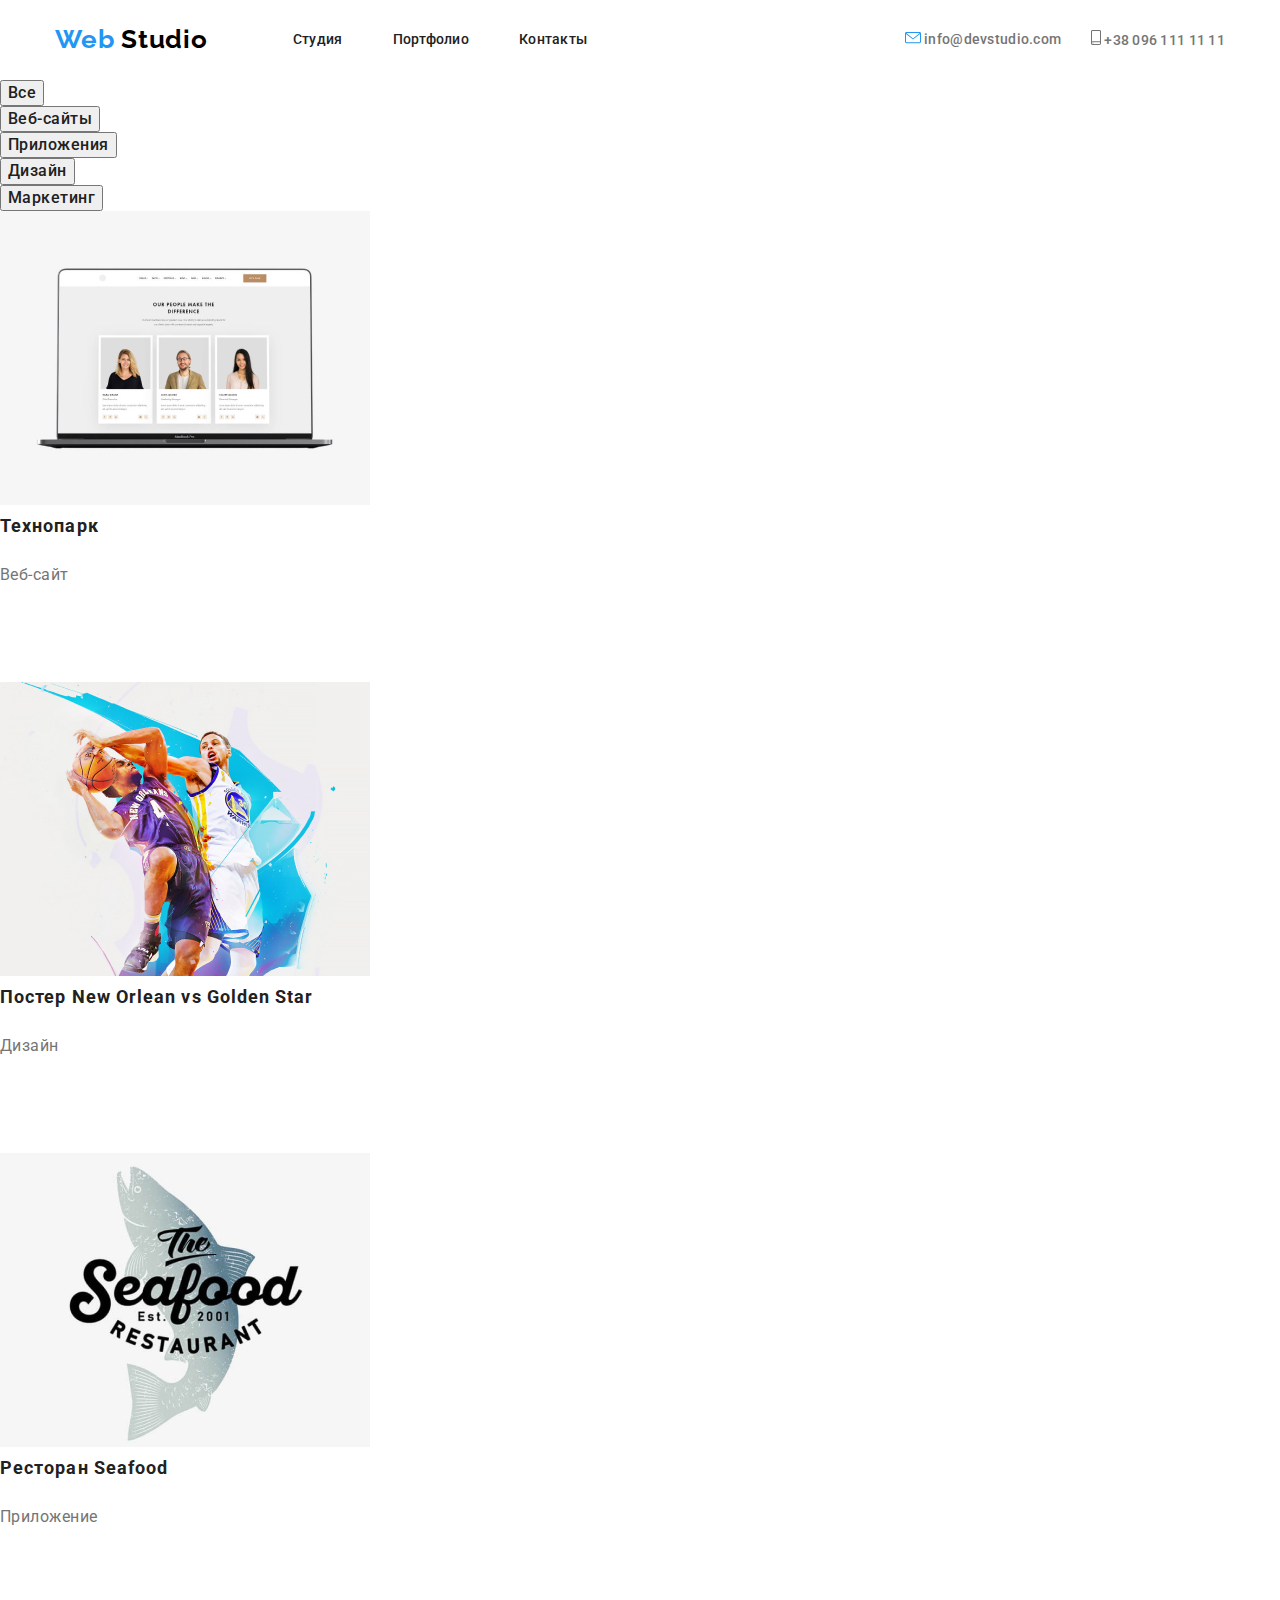
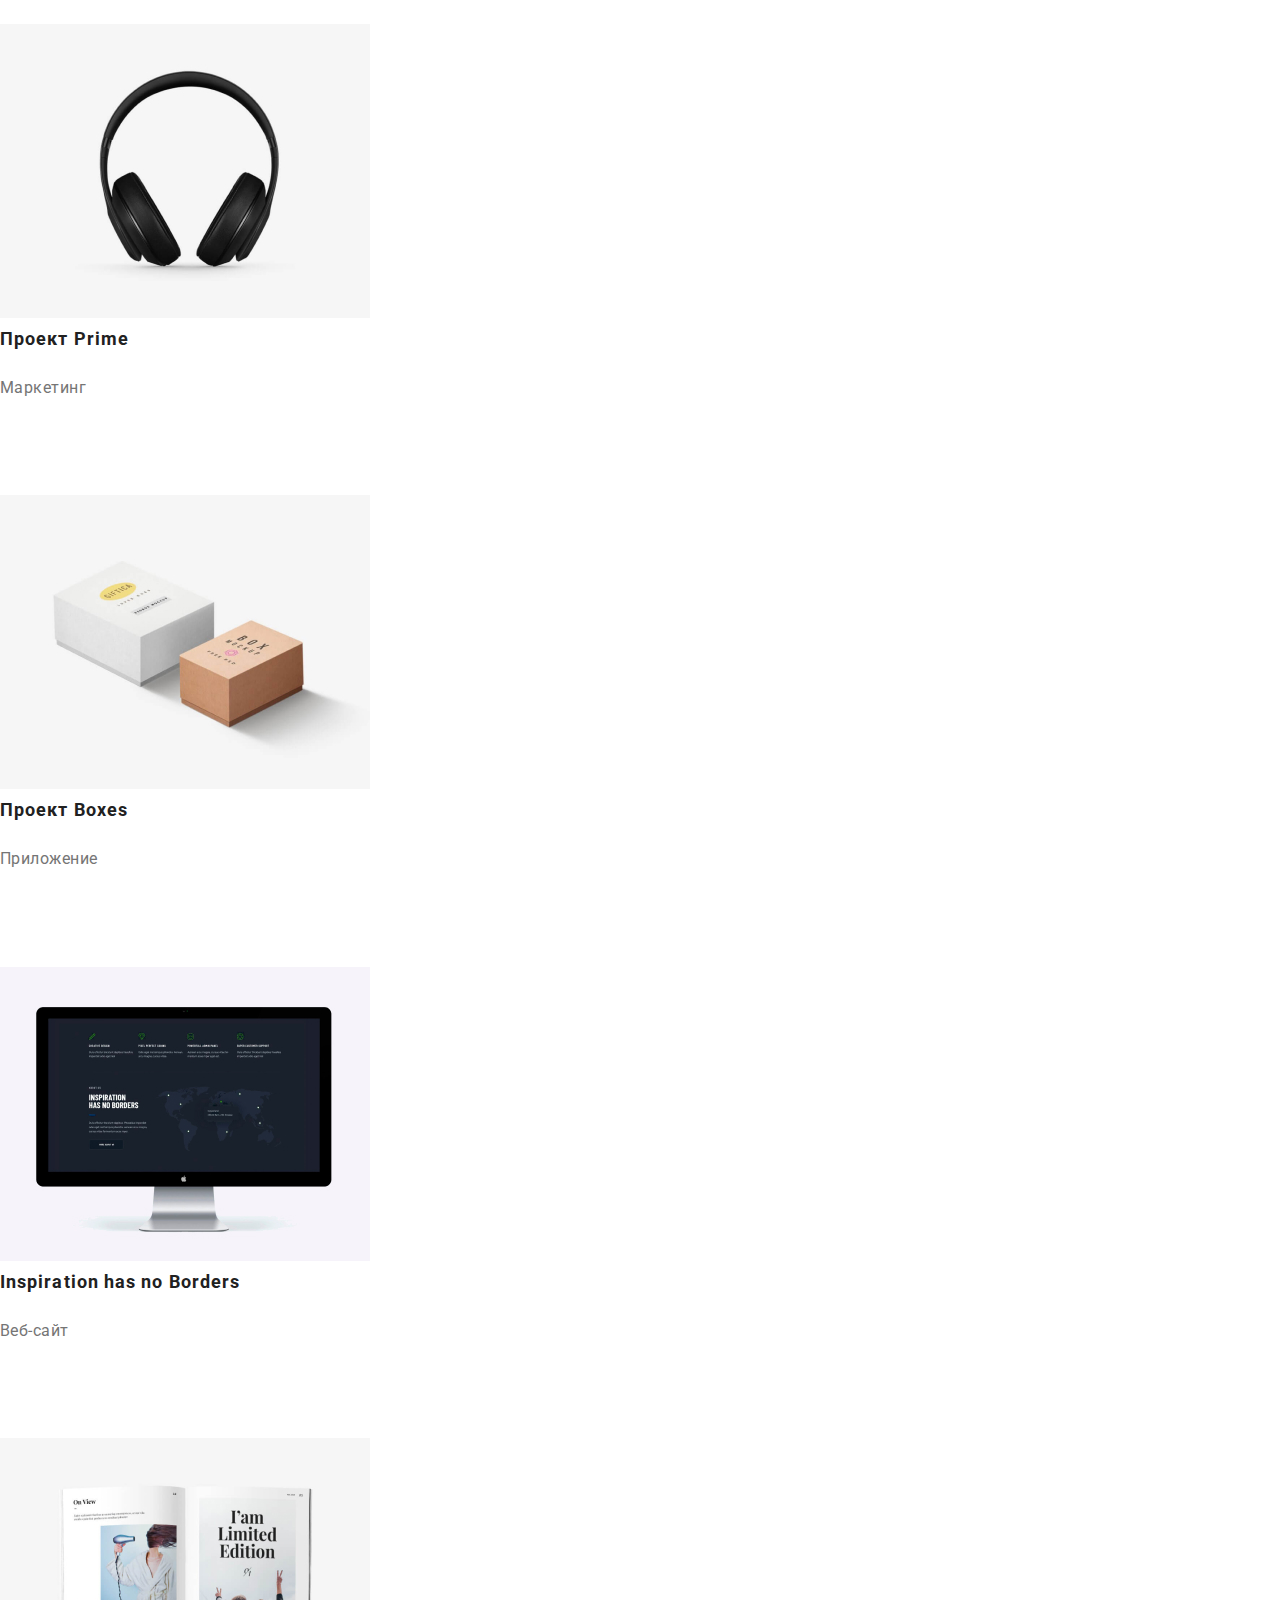
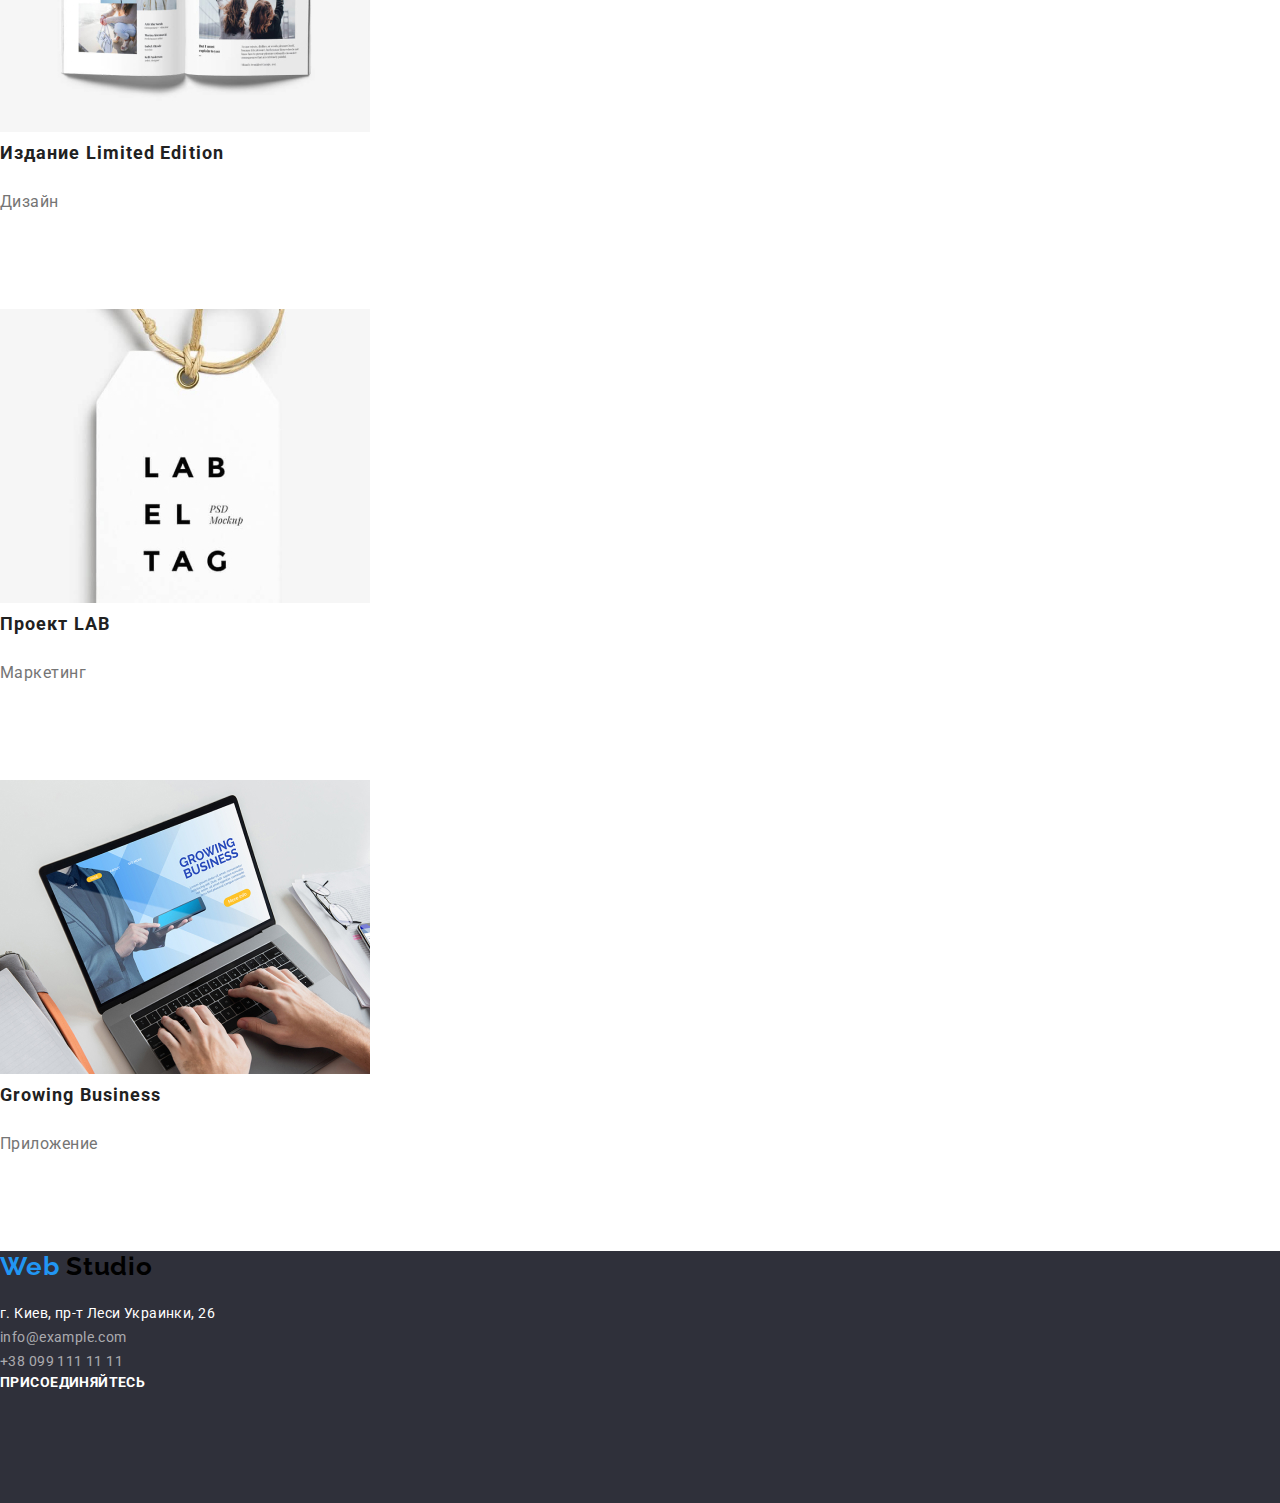
==== portfolio.html @ fe98ecf3 "Копируем файлы с hw-2" ====
<!DOCTYPE html>
<html lang="ru">
<head>
    <meta charset="UTF-8">
    <meta name="viewport" content="width=device-width, initial-scale=1.0">
    <title>Web Studio</title>
    <link href="https://fonts.googleapis.com/css2?family=Raleway:wght@700&family=Roboto:wght@400;500;700;900&display=swap" rel="stylesheet">
    <link rel="stylesheet" href="./css/normalize.css">
    <link rel="stylesheet" href="./css/styles.css">
    
</head>
<body>
    <header class="header">
        <!-- Навигация сайта -->
        <div class="header-wrapper container">
            <nav class="navigation">
                <a class="logo link-logo" href="index.html">
                    <span class="logo-color">Web </span>Studio
                </a>
    
                <ul class="menu list">
                    <li class="menu-list-item list">
                        <a class="menu-link link" href="./index.html">Студия</a>
                    </li>
                    <li class="menu-list-item list">
                        <a class="menu-link link" href="./portfolio.html">Портфолио</a>
                    </li>
                    <li class="menu-list-item list">
                        <a class="menu-link link" href="">Контакты</a>
                    </li>
                </ul>
            </nav>  
            <!--Контакты-->
                <ul class="header-adress">
                    <li class="header-adress-list list"><img src="./images/envelo.svg" alt="">
                        <a class="header-adress-link link" href="mailto:info@devstudio.com">info@devstudio.com</a>
                    </li>
                    <li class="header-adress-list list"><img src="./images/smartphone.svg" alt="">
                        <a class="header-adress-link link" href="tel:+380961111111"> +38 096 111 11 11</a> 
                    </li>
                </ul>
                
        </div>
    </header>
    
    <!--фильтр-->
    <section class="btn-section">
        <h1 hidden>Портфолио</h1>
        <ul class="btn-list list">
            <li class="btn-list-item">
                <button class="button">Все</button>
            </li>
            <li class="btn-list-item">
                <button class="button">Веб-сайты</button>
            </li>
            <li class="btn-list-item">
                <button class="button">Приложения</button>
            </li>
            <li class="btn-list-item">
                <button class="button">Дизайн</button>
            </li>
            <li class="btn-list-item">
                <button class="button">Маркетинг</button>
            </li>
        </ul>
    </section>
    <section class="section-portfolio">
        <ul class="list-portfolio list">
            <li class="list-item-portfolio">
                <a class="link-portfolio" href="">
                    <img src="./images/portfolio/pipl.jpg" alt="" width="370">
                    <h2 class="title-portfolio">Технопарк</h2>
                    <p class="text-portfolio">Веб-сайт</p>
                    <p class="desc-portfolio">Технокряк это современная площадка распространения коронавируса. Компании используют эту платформу для цифрового шпионажа и атак на защищённые сервера конкурентов. 
                    </p>
                </a>
            </li>
            <li>
                <a class="link-portfolio" href="">
                    <img src="./images/portfolio/bask.jpg" alt="" width="370">
                    <h2 class="title-portfolio">Постер New Orlean vs Golden Star</h2>
                    <p class="text-portfolio">Дизайн</p>
                    <p class="desc-portfolio">Технокряк это современная площадка распространения коронавируса. Компании используют эту платформу для цифрового шпионажа и атак на защищённые сервера конкурентов. 
                    </p>
                </a>
            </li>
            <li>
                <a class="link-portfolio" href="">
                    <img src="./images/portfolio/restaurant.jpg" alt="" width="370">
                    <h2 class="title-portfolio">Ресторан Seafood</h2>
                    <p class="text-portfolio">Приложение</p>
                    <p class="desc-portfolio">Технокряк это современная площадка распространения коронавируса. Компании используют эту платформу для цифрового шпионажа и атак на защищённые сервера конкурентов. 
                    </p>
                </a>
            </li>
            <li>
                <a class="link-portfolio" href="">
                    <img src="./images/portfolio/prime.jpg" alt="" width="370">
                    <h2 class="title-portfolio">Проект Prime</h2>
                    <p class="text-portfolio">Маркетинг</p>
                    <p class="desc-portfolio">Технокряк это современная площадка распространения коронавируса. Компании используют эту платформу для цифрового шпионажа и атак на защищённые сервера конкурентов. 
                    </p>
                </a>
            </li>
            <li>
                <a class="link-portfolio" href="">
                    <img src="./images/portfolio/boxes.jpg" alt="" width="370">
                    <h2 class="title-portfolio">Проект Boxes</h2>
                    <p class="text-portfolio">Приложение</p>
                    <p class="desc-portfolio">Технокряк это современная площадка распространения коронавируса. Компании используют эту платформу для цифрового шпионажа и атак на защищённые сервера конкурентов. 
                    </p>
                </a>
            </li>
            <li>
                <a class="link-portfolio" href="">
                    <img src="./images/portfolio/borders.jpg" alt="" width="370">
                    <h2 class="title-portfolio">Inspiration has no Borders</h2>
                    <p class="text-portfolio">Веб-сайт</p>
                    <p class="desc-portfolio">Технокряк это современная площадка распространения коронавируса. Компании используют эту платформу для цифрового шпионажа и атак на защищённые сервера конкурентов. 
                    </p>
                </a>
            </li>
            <li>
                <a class="link-portfolio" href="">
                    <img src="./images/portfolio/limited.jpg" alt="" width="370">
                    <h2 class="title-portfolio">Издание Limited Edition</h2>
                    <p class="text-portfolio">Дизайн</p>
                    <p class="desc-portfolio">Технокряк это современная площадка распространения коронавируса. Компании используют эту платформу для цифрового шпионажа и атак на защищённые сервера конкурентов. 
                    </p>
                </a>
            </li>
            <li>
                <a class="link-portfolio" href="">
                    <img src="./images/portfolio/lab.jpg" alt="" width="370">
                    <h2 class="title-portfolio">Проект LAB</h2>
                    <p class="text-portfolio">Маркетинг</p>
                    <p class="desc-portfolio">Технокряк это современная площадка распространения коронавируса. Компании используют эту платформу для цифрового шпионажа и атак на защищённые сервера конкурентов. 
                    </p>
                </a>
            </li>
            <li>
                <a class="link-portfolio" href="">
                    <img src="./images/portfolio/grow.jpg" alt="" width="370">
                    <h2 class="title-portfolio">Growing Business</h2>
                    <p class="text-portfolio">Приложение</p>
                    <p class="desc-portfolio">Технокряк это современная площадка распространения коронавируса. Компании используют эту платформу для цифрового шпионажа и атак на защищённые сервера конкурентов. 
                    </p>
                </a>
            </li>
        </ul>
    </section>
    
<!--Подвал сайта-->
<footer class="footer">
    <a class="logo link-logo" href="index.html">
        <span class="logo-color">Web </span>Studio
    </a>
    <address class="addres-footer-map">
        г. Киев, пр-т Леси Украинки, 26
    </address>
    <address class="addres-footer">
        <a class="addres-footer-mail link" href="mailto:info@example.com">info@example.com</a><br>
        <a class="addres-footer-tel link" href="tel:+380991111111">+38 099 111 11 11</a>
    </address>

    <b class="footer-text-join-in">Присоединяйтесь</b>
    <ul class="footer-social-link-list list">
        <li class="footer-social-link-list-item">
            <a href="https://www.instagram.com/?hl=uk" aria-label="иконка инстаграма">
            </a>
        </li>
        <li class="footer-social-link-list-item">
            <a href="https://twitter.com/explore" aria-label="иконка твитер">
           </a>
        </li>
        <li class="footer-social-link-list-item">
            <a href="https://www.facebook.com/" aria-label="иконка фейсбук">
            </a>
        </li>
        <li class="footer-social-link-list-item">
            <a href="https://www.linkedin.com/" aria-label="иконка линкедин">
            </a>
        </li>
    </ul>
</footer>
</body>
</html>
---- css/styles.css ----
:root {
  --main-font: 'Roboto', sans-serif;
  --secondary-font: 'Raleway', sans-serif;
 --title-dark-words-color: #212121;
  --title-light-words-color: #FFFFFF;
  --title-gray-words-color: #757575;
  --accent-color: #2196F3;
}

body {
  background-color: var(--title-light-words-color);
  font-family: var(--main-font);
  font-size: 14px;
  color: var(--title-dark-words-color);
}

.header-wrapper .link,
.link-logo {
  text-decoration: none;
  padding-top: 24px;
  padding-bottom: 25px;
}

.link {
  text-decoration: none;
}

.list {
  list-style: none
}

.container {
  width: 1170px;
  padding-left: 15px;
  padding-right: 15px;
  margin-left: auto;
  margin-right: auto;
}

ul, h1, h2, h3 {
  padding: 0px;
  margin: 0px;
}

/*Логотип*/

.navigation {
  display: flex;
  align-items: center;
}

.navigation .logo {
  margin-right: 85px;
}

.logo {
font-family: var(--secondary-font);
font-style: normal;
font-weight: 700;
font-size: 26px;
line-height: 1.19;
letter-spacing: 0.03em;
color: #000000;
}


.logo-color {
  color: var(--accent-color);
}

/* Меню*/
.menu {
  display: flex;
}

.menu-list-item:not(:last-child) {
  margin-right: 50px;
}


.menu-link {
  font-weight: 500;
  line-height: 1.14;
  letter-spacing: 0.02em;
  color: var(--title-dark-words-color);
}

.link:hover,
.link:focus {
  color: var(--accent-color);
}

/*Контакты*/

.header-wrapper {
  display: flex;
  justify-content: space-between;
  
}
.header-adress {
  display: flex;
  align-items: center;
}

.header-adress-list:not(:last-child) {
  margin-right: 30px;
}

.header-adress-link {
 font-weight: 500;
 line-height: 1.14;
 letter-spacing: 0.02em;
color: var(--title-gray-words-color);
}

/*Герой*/
/*временное свойство для лучшего восприятия белого текста*/
.hero-section {
  background-color: #2F303A;
  width: 1311px;
  height: 600px;
  }

  .hero-wrapper {
    padding-top: 200px;
  }

.hero-title {
 font-weight: 900;
 font-size: 44px;
 line-height: 1.36;
 text-align: center;
 letter-spacing: 0.06em;
 text-transform: uppercase;
 color: var(--title-light-words-color);
 /* Цвет текста должен быть белый но пока оставлю по умолчанию*/
}

.btn-hero {
  display: block;
  margin-left: auto;
  margin-right: auto;

font-weight: 700;
font-size: 16px;
line-height: 1.87;
letter-spacing: 0.06em;
color: var(--title-light-words-color);
background-color: var(--accent-color);
}

/*Преймущества*/
.benefits .list-benefits {
  display: flex;
  padding-top: 94px;
  padding-bottom: 94px;
}

.list-item-benefits {
  width: 270px;
  height: 251px;
}
.list-item-benefits:not(:last-child) {
  margin-right: 30px;
}

.list-item-img {
  padding-top: 25px;
  padding-left: 100px;
  padding-bottom: 25px;
  padding-right: 100px;
  background-color: #F5F4FA;
  border-radius: 4px;

  margin-bottom: 30px;
  
}

.title-benefits {
font-size: 14px;
font-weight: 700;
line-height: 1.14;
letter-spacing: 0.03em;
text-transform: uppercase;
color: var(--title-dark-words-color);

margin-bottom: 10px;
}

.description-benefits {
font-weight: 400;
line-height: 1.71;
letter-spacing: 0.03em;
color: var(--title-gray-words-color);

margin: 0px;
}

/* Чем мы занимаемся - about Us*/
.title-abaut-us{
  margin-bottom: 50px;
}

.about-us-list {
  display: flex;
  margin-bottom: 94px;
}

.about-us-list-item:not(:last-child) {
  margin-right: 30px;
}

.title {
font-weight: 700;
font-size: 36px;
line-height: 1.16;
text-align: center;
letter-spacing: 0.03em;
color: var(--title-dark-words-color);
}

.subtitle-about-us {
font-weight: 700;
line-height: 1.14;
text-align: center;
letter-spacing: 0.03em;
text-transform: uppercase;
color: var(--title-light-words-color);
/*background-color сделал для наглядности в дальнейшем уберется*/
background-color: rgba(47, 48, 58, 0.8);
}

/* Команда*/
.team-wrapper {
width: 1311px;
height: 702px;
background-color: #F5F4FA;;
}

.team-list {
  display: flex;
  padding-bottom: 94px;
  width: 1170px;
}

.title-team {
  margin-bottom: 50px;
  padding-top: 94px;
}

.team-list-item:not(:last-child) {
margin-right: 30px;
}

.team-list-item{
  background-color: #FFFFFF;
  box-shadow: 0px 2px 1px rgba(0, 0, 0, 0.2), 0px 1px 1px rgba(0, 0, 0, 0.14), 0px 1px 3px rgba(0, 0, 0, 0.12);
border-radius: 0px 0px 4px 4px;
}

.team-list-item-img {
  margin-bottom: 30px;
}

.social-link-list {
  display: flex;
  width: 206px;
  height: 44px;
  padding-bottom: 24px;
  margin-left: auto;
  margin-right: auto;
  justify-content: space-between;

}

.subtitle-team {
margin-bottom: 10px;

font-weight: 500;
font-size: 16px;
line-height: 1.18;
text-align: center;
letter-spacing: 0.03em;
color: var(--title-dark-words-color);
}

.text-team {
margin-top: 0px;
margin-bottom: 16px;

  
font-weight: 400;
font-size: 16px;
line-height: 1.18;
text-align: center;
letter-spacing: 0.03em;
color: var(--title-gray-words-color);
}
/*Клиенты*/
.client-title {
  margin-bottom: 50px;
}

.client-list {
display: flex;
}

.client-list-item {
  display: flex;
  align-items: center;
  justify-content: center;

  width: 170px;
  height: 90px;
  border: solid 1px #AFB1B8;
  border-radius: 4px;
}
.client-list-item:not(:last-child) {
  margin-right: 30px;
}

.client-section {
  padding-top: 94px;
  padding-bottom: 94px;
}

/* Подвал сайта*/

.footer {
  height: 252px;
  background-color:#2F303A;
}

.footer-addres-join-wrapper {
  display: flex;
}

.addres-wrapper {
  margin-top: 60px;
}

.addres-wrapper .logo {
  padding: 0px;
}

.addres-footer-map {
 padding: 0px;
  margin-top: 20px;
}

.list-item-addres-footer {
  margin-top: 9px;
}


.footer-text-join-in-wrapper {
  width: 206px;
  height: 80px;
  margin-top: 72px;
  margin-left: 69px;
}

.addres-footer-map {
font-style: normal;
font-weight: 400;
font-size: 14px;
line-height: 1.71;
letter-spacing: 0.03em;
color: var(--title-light-words-color);
}

.addres-footer-mail,
.addres-footer-tel{
font-style: normal;
font-weight: 400;
font-size: 14px;
line-height: 1.71;
letter-spacing: 0.03em;
color: rgba(255, 255, 255, 0.6);
}

.footer-text-join-in {
font-weight: 700;
font-size: 14px;
line-height: 1.14;
letter-spacing: 0.03em;
text-transform: uppercase;
color: var(--title-light-words-color);
}


/*Стили для страницы портфоли "Portfolio.html"*/
/*Кнопки*/

.button {
font-weight: 500;
font-size: 16px;
line-height: 1.26;
text-align: center;
letter-spacing: 0.03em;
color: var(--title-dark-words-color);
}

.button:hover,
.button:focus {
 color: var(--title-light-words-color);
 background-color: var(--accent-color);
}

/*Портфолио*/
.link-portfolio{
  text-decoration: none;
}

.title-portfolio {
text-decoration: none;
font-weight: 700;
font-size: 18px;
line-height: 2.00;
letter-spacing: 0.06em;
color: var(--title-dark-words-color);
}

.text-portfolio {
font-weight: 400;
font-size: 16px;
line-height: 1.87;
letter-spacing: 0.03em;
color: var(--title-gray-words-color);
}

.desc-portfolio {
font-weight: 400;
font-size: 18px;
line-height: 1.56;
letter-spacing: 0.03em;
color:var(--title-light-words-color);
}
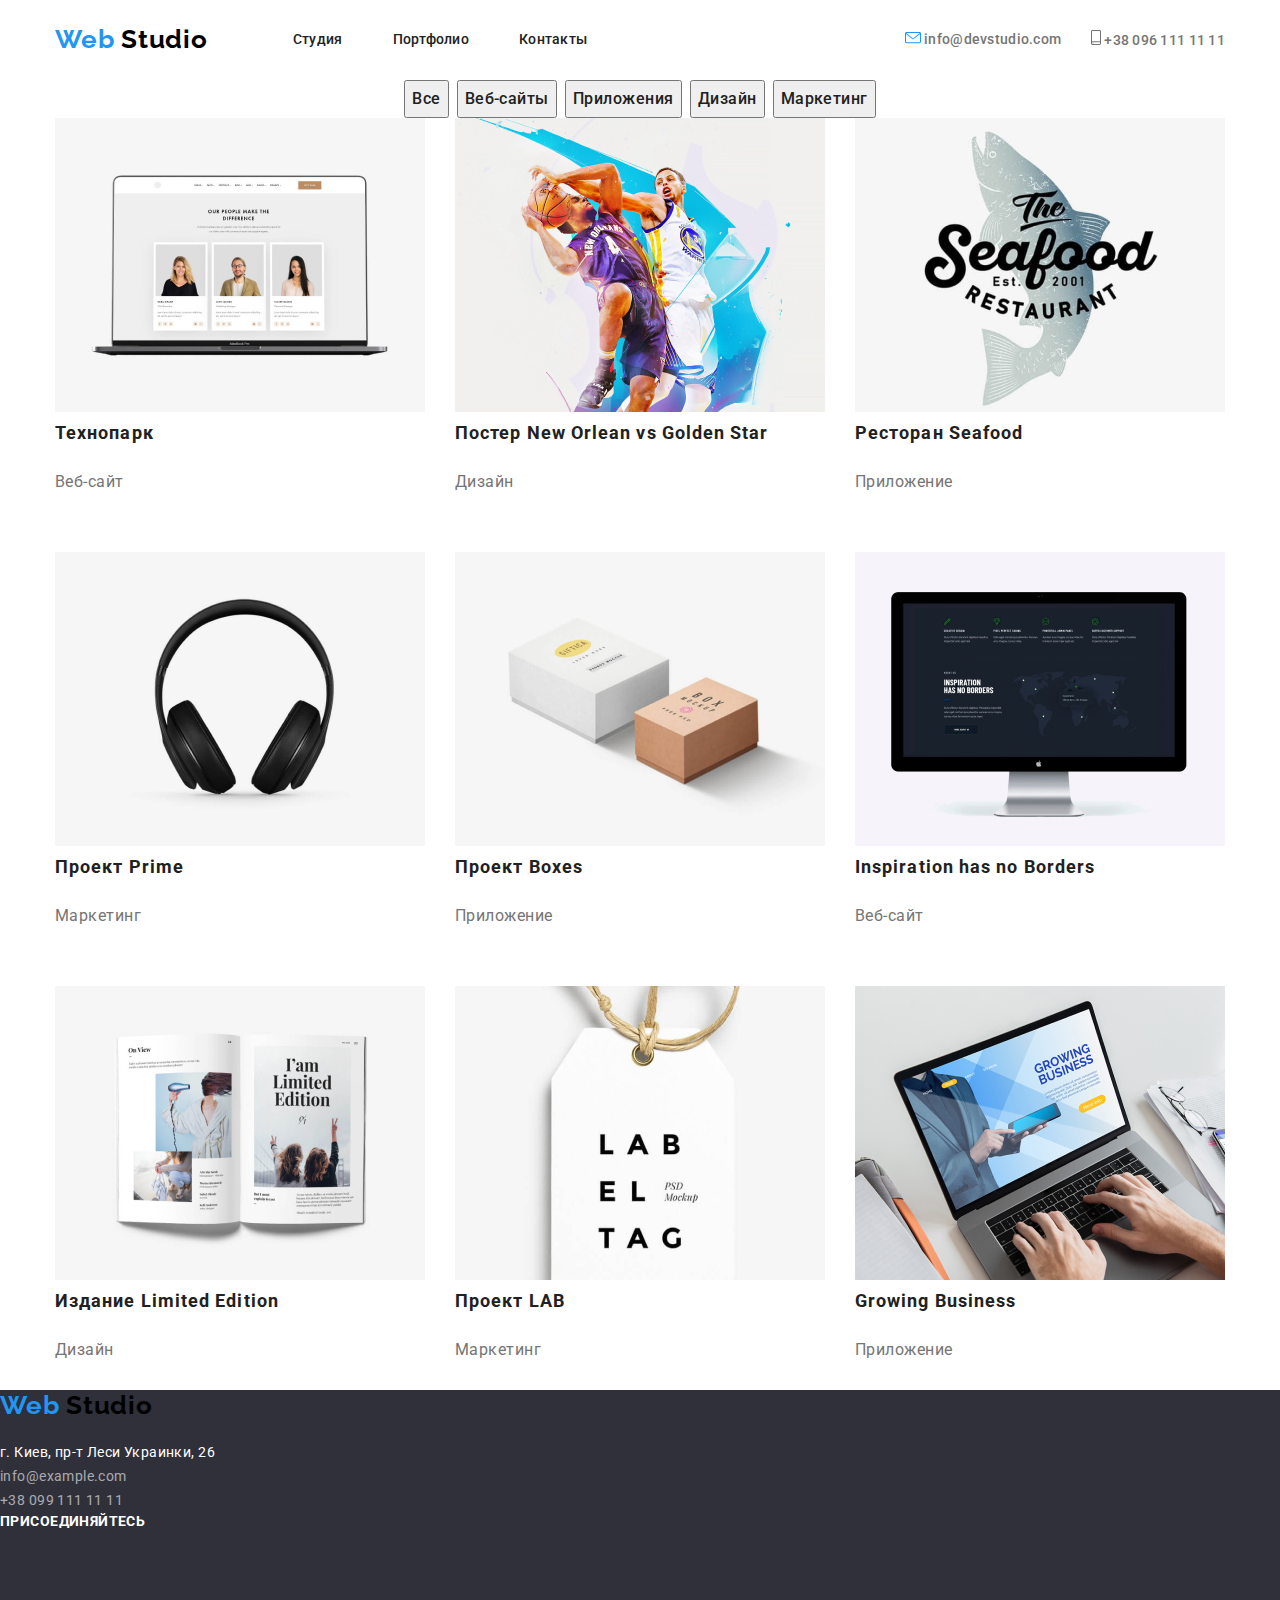
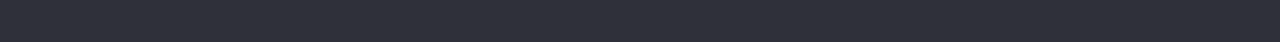
==== commit 1b28941a: "Стильт портфолио" ====
--- a/portfolio.html
+++ b/portfolio.html
@@ -65,89 +65,91 @@
         </ul>
     </section>
     <section class="section-portfolio">
-        <ul class="list-portfolio list">
-            <li class="list-item-portfolio">
-                <a class="link-portfolio" href="">
-                    <img src="./images/portfolio/pipl.jpg" alt="" width="370">
-                    <h2 class="title-portfolio">Технопарк</h2>
-                    <p class="text-portfolio">Веб-сайт</p>
-                    <p class="desc-portfolio">Технокряк это современная площадка распространения коронавируса. Компании используют эту платформу для цифрового шпионажа и атак на защищённые сервера конкурентов. 
-                    </p>
-                </a>
-            </li>
-            <li>
-                <a class="link-portfolio" href="">
-                    <img src="./images/portfolio/bask.jpg" alt="" width="370">
-                    <h2 class="title-portfolio">Постер New Orlean vs Golden Star</h2>
-                    <p class="text-portfolio">Дизайн</p>
-                    <p class="desc-portfolio">Технокряк это современная площадка распространения коронавируса. Компании используют эту платформу для цифрового шпионажа и атак на защищённые сервера конкурентов. 
-                    </p>
-                </a>
-            </li>
-            <li>
-                <a class="link-portfolio" href="">
-                    <img src="./images/portfolio/restaurant.jpg" alt="" width="370">
-                    <h2 class="title-portfolio">Ресторан Seafood</h2>
-                    <p class="text-portfolio">Приложение</p>
-                    <p class="desc-portfolio">Технокряк это современная площадка распространения коронавируса. Компании используют эту платформу для цифрового шпионажа и атак на защищённые сервера конкурентов. 
-                    </p>
-                </a>
-            </li>
-            <li>
-                <a class="link-portfolio" href="">
-                    <img src="./images/portfolio/prime.jpg" alt="" width="370">
-                    <h2 class="title-portfolio">Проект Prime</h2>
-                    <p class="text-portfolio">Маркетинг</p>
-                    <p class="desc-portfolio">Технокряк это современная площадка распространения коронавируса. Компании используют эту платформу для цифрового шпионажа и атак на защищённые сервера конкурентов. 
-                    </p>
-                </a>
-            </li>
-            <li>
-                <a class="link-portfolio" href="">
-                    <img src="./images/portfolio/boxes.jpg" alt="" width="370">
-                    <h2 class="title-portfolio">Проект Boxes</h2>
-                    <p class="text-portfolio">Приложение</p>
-                    <p class="desc-portfolio">Технокряк это современная площадка распространения коронавируса. Компании используют эту платформу для цифрового шпионажа и атак на защищённые сервера конкурентов. 
-                    </p>
-                </a>
-            </li>
-            <li>
-                <a class="link-portfolio" href="">
-                    <img src="./images/portfolio/borders.jpg" alt="" width="370">
-                    <h2 class="title-portfolio">Inspiration has no Borders</h2>
-                    <p class="text-portfolio">Веб-сайт</p>
-                    <p class="desc-portfolio">Технокряк это современная площадка распространения коронавируса. Компании используют эту платформу для цифрового шпионажа и атак на защищённые сервера конкурентов. 
-                    </p>
-                </a>
-            </li>
-            <li>
-                <a class="link-portfolio" href="">
-                    <img src="./images/portfolio/limited.jpg" alt="" width="370">
-                    <h2 class="title-portfolio">Издание Limited Edition</h2>
-                    <p class="text-portfolio">Дизайн</p>
-                    <p class="desc-portfolio">Технокряк это современная площадка распространения коронавируса. Компании используют эту платформу для цифрового шпионажа и атак на защищённые сервера конкурентов. 
-                    </p>
-                </a>
-            </li>
-            <li>
-                <a class="link-portfolio" href="">
-                    <img src="./images/portfolio/lab.jpg" alt="" width="370">
-                    <h2 class="title-portfolio">Проект LAB</h2>
-                    <p class="text-portfolio">Маркетинг</p>
-                    <p class="desc-portfolio">Технокряк это современная площадка распространения коронавируса. Компании используют эту платформу для цифрового шпионажа и атак на защищённые сервера конкурентов. 
-                    </p>
-                </a>
-            </li>
-            <li>
-                <a class="link-portfolio" href="">
-                    <img src="./images/portfolio/grow.jpg" alt="" width="370">
-                    <h2 class="title-portfolio">Growing Business</h2>
-                    <p class="text-portfolio">Приложение</p>
-                    <p class="desc-portfolio">Технокряк это современная площадка распространения коронавируса. Компании используют эту платформу для цифрового шпионажа и атак на защищённые сервера конкурентов. 
-                    </p>
-                </a>
-            </li>
-        </ul>
+        <div class="container">
+            <ul class="list-portfolio list">
+                <li class="list-item-portfolio">
+                    <a class="link-portfolio" href="">
+                        <img src="./images/portfolio/pipl.jpg" alt="" width="370">
+                        <h2 class="title-portfolio">Технопарк</h2>
+                        <p class="text-portfolio">Веб-сайт</p>
+                        <p class="desc-portfolio"  hidden>Технокряк это современная площадка распространения коронавируса. Компании используют эту платформу для цифрового шпионажа и атак на защищённые сервера конкурентов. 
+                        </p>
+                    </a>
+                </li>
+                <li>
+                    <a class="link-portfolio" href="">
+                        <img src="./images/portfolio/bask.jpg" alt="" width="370">
+                        <h2 class="title-portfolio">Постер New Orlean vs Golden Star</h2>
+                        <p class="text-portfolio">Дизайн</p>
+                        <p class="desc-portfolio" hidden>Технокряк это современная площадка распространения коронавируса. Компании используют эту платформу для цифрового шпионажа и атак на защищённые сервера конкурентов. 
+                        </p>
+                    </a>
+                </li>
+                <li>
+                    <a class="link-portfolio" href="">
+                        <img src="./images/portfolio/restaurant.jpg" alt="" width="370">
+                        <h2 class="title-portfolio">Ресторан Seafood</h2>
+                        <p class="text-portfolio">Приложение</p>
+                        <p class="desc-portfolio" hidden>Технокряк это современная площадка распространения коронавируса. Компании используют эту платформу для цифрового шпионажа и атак на защищённые сервера конкурентов. 
+                        </p>
+                    </a>
+                </li>
+                <li>
+                    <a class="link-portfolio" href="">
+                        <img src="./images/portfolio/prime.jpg" alt="" width="370">
+                        <h2 class="title-portfolio">Проект Prime</h2>
+                        <p class="text-portfolio">Маркетинг</p>
+                        <p class="desc-portfolio" hidden> hiddenТехнокряк это современная площадка распространения коронавируса. Компании используют эту платформу для цифрового шпионажа и атак на защищённые сервера конкурентов. 
+                        </p>
+                    </a>
+                </li>
+                <li>
+                    <a class="link-portfolio" href="">
+                        <img src="./images/portfolio/boxes.jpg" alt="" width="370">
+                        <h2 class="title-portfolio">Проект Boxes</h2>
+                        <p class="text-portfolio">Приложение</p>
+                        <p class="desc-portfolio" hidden>Технокряк это современная площадка распространения коронавируса. Компании используют эту платформу для цифрового шпионажа и атак на защищённые сервера конкурентов. 
+                        </p>
+                    </a>
+                </li>
+                <li>
+                    <a class="link-portfolio" href="">
+                        <img src="./images/portfolio/borders.jpg" alt="" width="370">
+                        <h2 class="title-portfolio">Inspiration has no Borders</h2>
+                        <p class="text-portfolio">Веб-сайт</p>
+                        <p class="desc-portfolio" hidden>Технокряк это современная площадка распространения коронавируса. Компании используют эту платформу для цифрового шпионажа и атак на защищённые сервера конкурентов. 
+                        </p>
+                    </a>
+                </li>
+                <li>
+                    <a class="link-portfolio" href="">
+                        <img src="./images/portfolio/limited.jpg" alt="" width="370">
+                        <h2 class="title-portfolio">Издание Limited Edition</h2>
+                        <p class="text-portfolio">Дизайн</p>
+                        <p class="desc-portfolio" hidden>Технокряк это современная площадка распространения коронавируса. Компании используют эту платформу для цифрового шпионажа и атак на защищённые сервера конкурентов. 
+                        </p>
+                    </a>
+                </li>
+                <li>
+                    <a class="link-portfolio" href="">
+                        <img src="./images/portfolio/lab.jpg" alt="" width="370">
+                        <h2 class="title-portfolio">Проект LAB</h2>
+                        <p class="text-portfolio">Маркетинг</p>
+                        <p class="desc-portfolio" hidden>Технокряк это современная площадка распространения коронавируса. Компании используют эту платформу для цифрового шпионажа и атак на защищённые сервера конкурентов. 
+                        </p>
+                    </a>
+                </li>
+                <li>
+                    <a class="link-portfolio" href="">
+                        <img src="./images/portfolio/grow.jpg" alt="" width="370">
+                        <h2 class="title-portfolio">Growing Business</h2>
+                        <p class="text-portfolio">Приложение</p>
+                        <p class="desc-portfolio" hidden>Технокряк это современная площадка распространения коронавируса. Компании используют эту платформу для цифрового шпионажа и атак на защищённые сервера конкурентов. 
+                        </p>
+                    </a>
+                </li>
+            </ul>
+        </div>
     </section>
     
 <!--Подвал сайта-->
--- a/css/styles.css
+++ b/css/styles.css
@@ -391,8 +391,18 @@
 
 /*Стили для страницы портфоли "Portfolio.html"*/
 /*Кнопки*/
+.btn-list {
+  display: flex;
+  justify-content: center;
+}
+
+.btn-list-item:not(:last-child) {
+  margin-right: 8px;
+}
 
 .button {
+height: 38px; /* Временное свойство*/
+
 font-weight: 500;
 font-size: 16px;
 line-height: 1.26;
@@ -408,9 +418,29 @@
 }
 
 /*Портфолио*/
+.list-portfolio {
+  display: flex;
+  flex-wrap: wrap;
+}
+.list-portfolio > li {
+  width: 370px;
+  height: 404px;
+  margin-right: 30px;
+  margin-bottom: 30px;
+}
+
+.list-portfolio > li:nth-child(3n) {
+  margin-right: 0px;
+}
+
+.list-portfolio > li:nth-last-child(-n+3) {
+  margin-bottom: 0px;
+}
+
 .link-portfolio{
   text-decoration: none;
 }
+
 
 .title-portfolio {
 text-decoration: none;
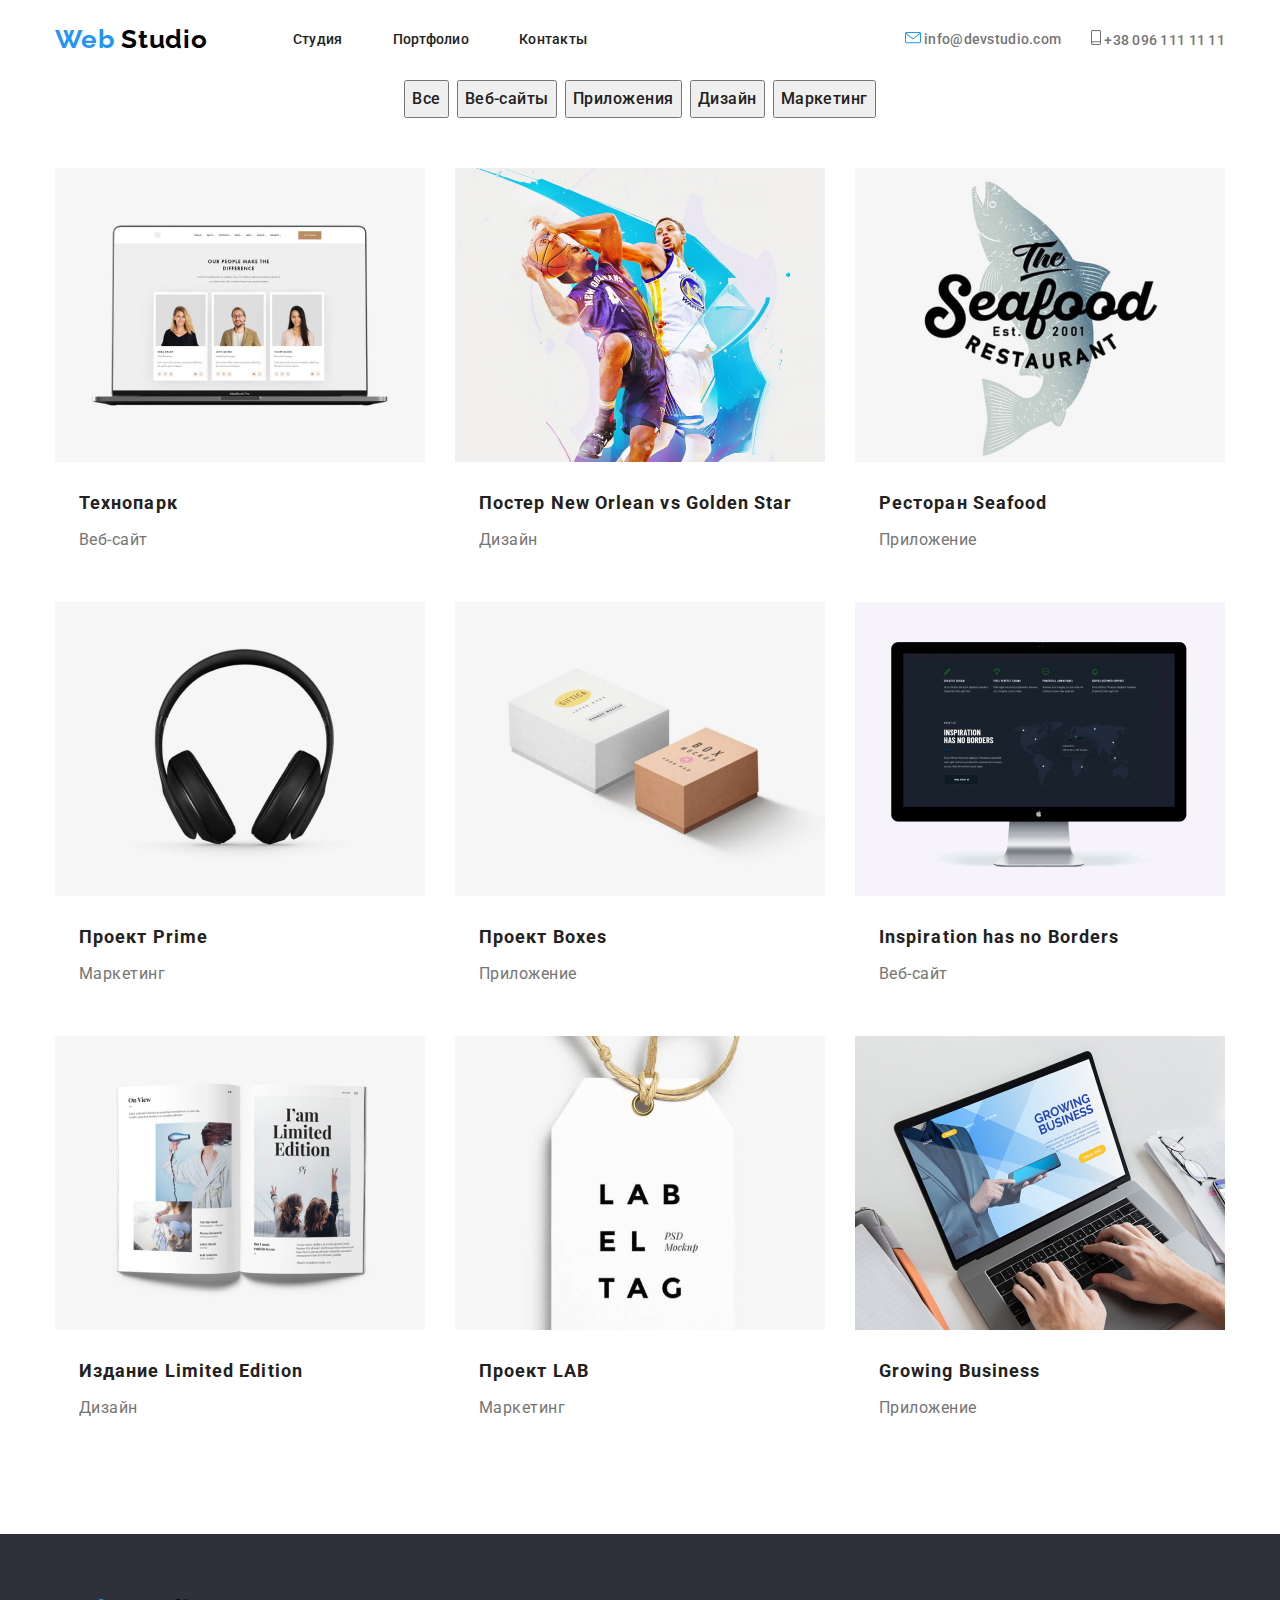
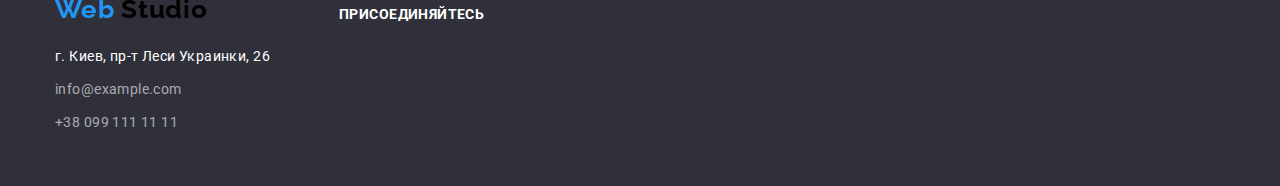
==== commit 19aa690e: "+" ====
--- a/portfolio.html
+++ b/portfolio.html
@@ -45,7 +45,8 @@
     
     <!--фильтр-->
     <section class="btn-section">
-        <h1 hidden>Портфолио</h1>
+        <div class="container">  
+            <h1 hidden>Портфолио</h1>
         <ul class="btn-list list">
             <li class="btn-list-item">
                 <button class="button">Все</button>
@@ -63,6 +64,7 @@
                 <button class="button">Маркетинг</button>
             </li>
         </ul>
+        </div>
     </section>
     <section class="section-portfolio">
         <div class="container">
@@ -154,36 +156,46 @@
     
 <!--Подвал сайта-->
 <footer class="footer">
-    <a class="logo link-logo" href="index.html">
-        <span class="logo-color">Web </span>Studio
-    </a>
-    <address class="addres-footer-map">
-        г. Киев, пр-т Леси Украинки, 26
-    </address>
-    <address class="addres-footer">
-        <a class="addres-footer-mail link" href="mailto:info@example.com">info@example.com</a><br>
-        <a class="addres-footer-tel link" href="tel:+380991111111">+38 099 111 11 11</a>
-    </address>
-
-    <b class="footer-text-join-in">Присоединяйтесь</b>
-    <ul class="footer-social-link-list list">
-        <li class="footer-social-link-list-item">
-            <a href="https://www.instagram.com/?hl=uk" aria-label="иконка инстаграма">
-            </a>
-        </li>
-        <li class="footer-social-link-list-item">
-            <a href="https://twitter.com/explore" aria-label="иконка твитер">
-           </a>
-        </li>
-        <li class="footer-social-link-list-item">
-            <a href="https://www.facebook.com/" aria-label="иконка фейсбук">
-            </a>
-        </li>
-        <li class="footer-social-link-list-item">
-            <a href="https://www.linkedin.com/" aria-label="иконка линкедин">
-            </a>
-        </li>
-    </ul>
+    <div class="container">
+        <div class="footer-addres-join-wrapper">
+            <div class="addres-wrapper">
+                <a class="logo link-logo" href="index.html">
+                    <span class="logo-color">Web </span>Studio
+                </a>
+            <address class="addres-footer-map">
+                г. Киев, пр-т Леси Украинки, 26
+            </address>
+            <ul class="list-addres-footer">
+                <li class="list-item-addres-footer list">
+                    <a class="addres-footer-mail link" href="mailto:info@example.com">info@example.com</a><br>
+                </li>
+                <li class="list-item-addres-footer list">
+                    <a class="addres-footer-tel link" href="tel:+380991111111">+38 099 111 11 11</a>
+                </li>
+            </ul>
+            </div>
+            <div class="footer-text-join-in-wrapper">
+                <b class="footer-text-join-in">Присоединяйтесь</b>
+            <ul class="footer-social-link-list list">
+                <li class="footer-social-link-list-item">
+                    <a href="https://www.instagram.com/?hl=uk" aria-label="иконка инстаграма">
+                    </a>
+                </li>
+                <li class="footer-social-link-list-item">
+                    <a href="https://twitter.com/explore" aria-label="иконка твитер">
+                   </a>
+                </li>
+                <li class="footer-social-link-list-item">
+                    <a href="https://www.facebook.com/" aria-label="иконка фейсбук">
+                    </a>
+                </li>
+                <li class="footer-social-link-list-item">
+                    <a href="https://www.linkedin.com/" aria-label="иконка линкедин">
+                    </a>
+                </li>
+            </div>
+        </div>
+    </div>
 </footer>
 </body>
 </html>--- a/css/styles.css
+++ b/css/styles.css
@@ -392,7 +392,12 @@
 /*Стили для страницы портфоли "Portfolio.html"*/
 /*Кнопки*/
 .btn-list {
-  display: flex;
+  width: 611px;
+  height: 54px;
+  display: flex;
+  margin-left:auto;
+  margin-right: auto;
+  margin-bottom: 34px;
   justify-content: center;
 }
 
@@ -421,6 +426,7 @@
 .list-portfolio {
   display: flex;
   flex-wrap: wrap;
+  margin-bottom: 94px;
 }
 .list-portfolio > li {
   width: 370px;
@@ -443,6 +449,11 @@
 
 
 .title-portfolio {
+width: 322px;
+height: 36px;
+margin-bottom: 4px;
+margin-left: 24px;
+
 text-decoration: none;
 font-weight: 700;
 font-size: 18px;
@@ -451,7 +462,16 @@
 color: var(--title-dark-words-color);
 }
 
+.link-portfolio > img {
+  margin-bottom: 20px;
+}
+
 .text-portfolio {
+  width: 322px;
+  height: 30px;
+  margin: 0px;
+  margin-left: 24px;
+
 font-weight: 400;
 font-size: 16px;
 line-height: 1.87;
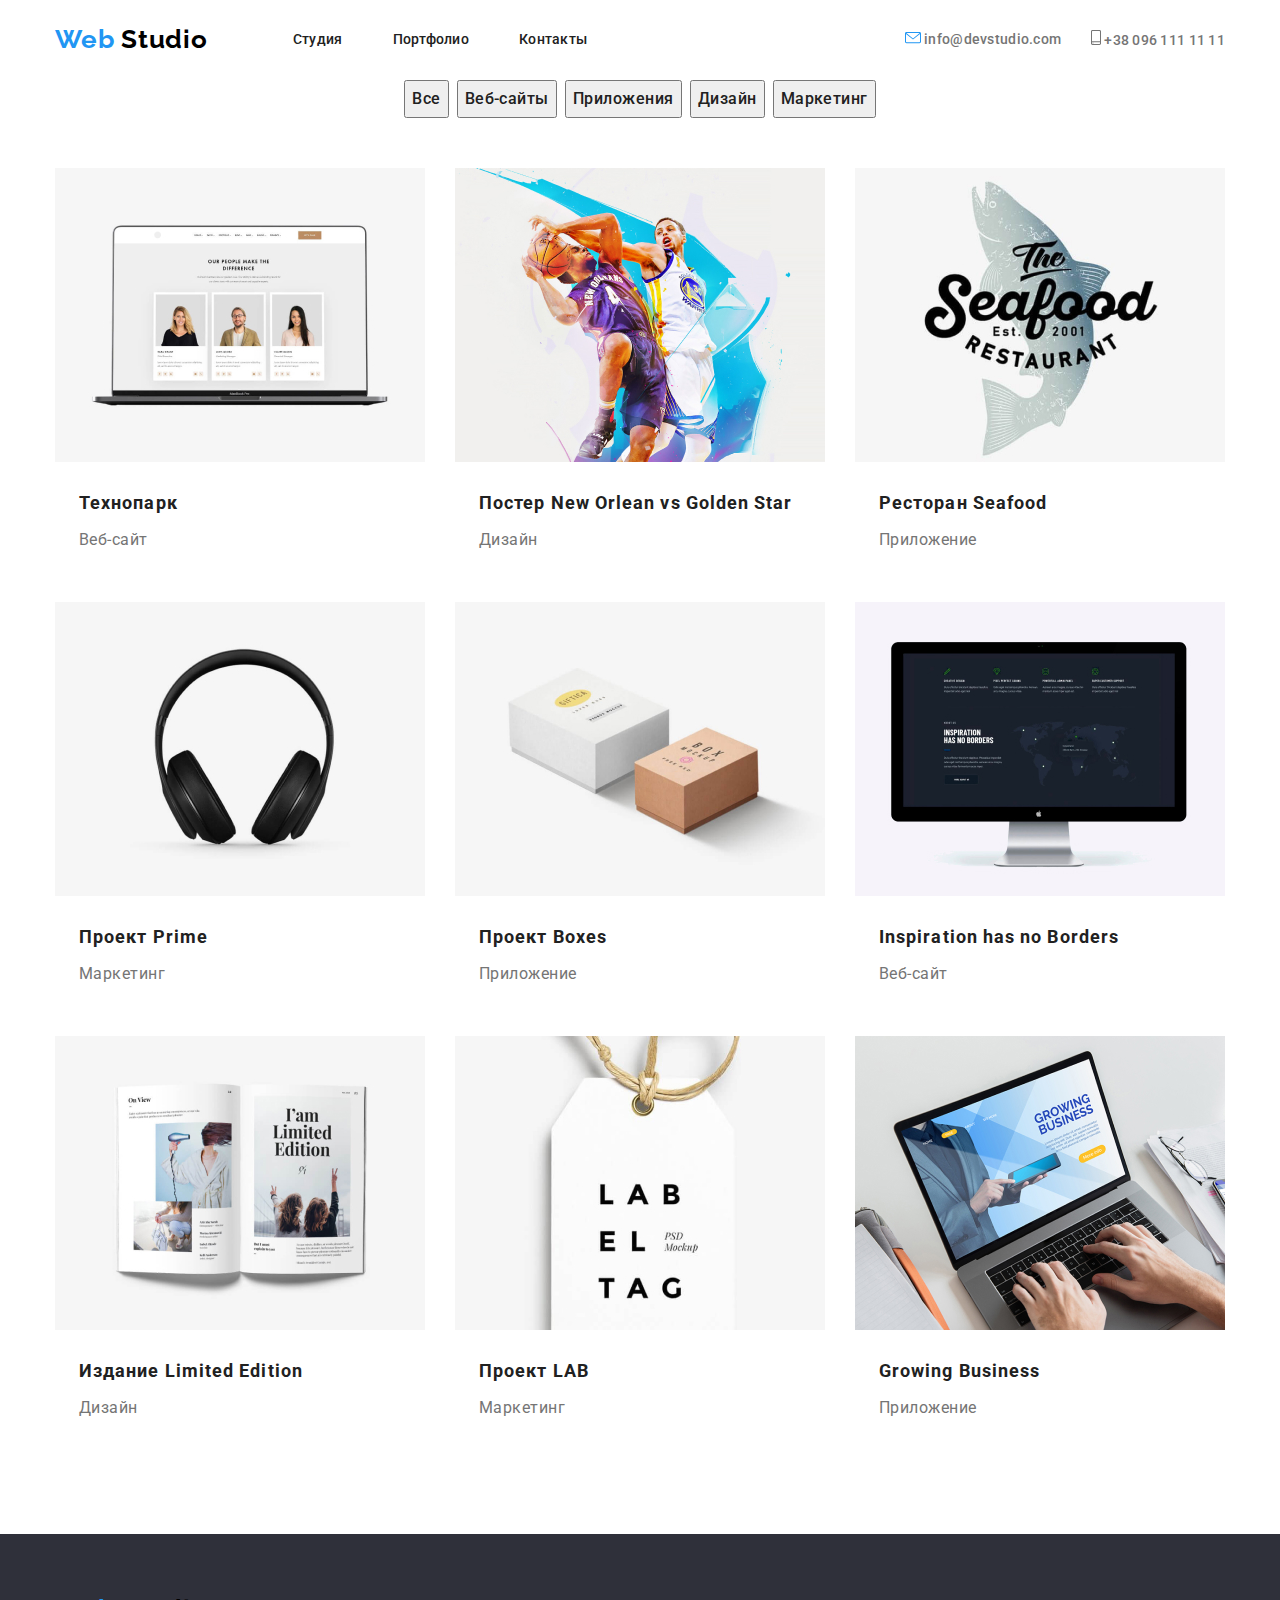
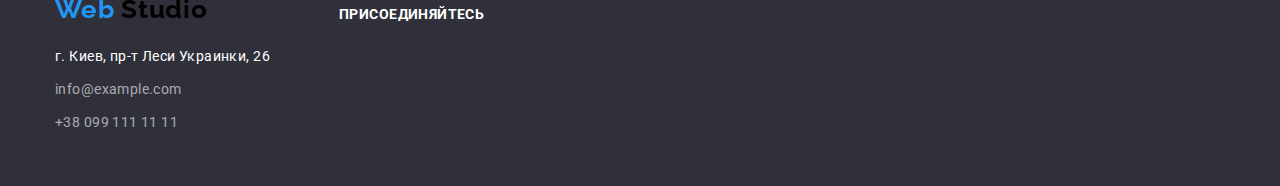
==== commit c002013c: "Финальные правки героя" ====
--- a/portfolio.html
+++ b/portfolio.html
@@ -193,6 +193,7 @@
                     <a href="https://www.linkedin.com/" aria-label="иконка линкедин">
                     </a>
                 </li>
+            </ul>    
             </div>
         </div>
     </div>
--- a/css/styles.css
+++ b/css/styles.css
@@ -126,6 +126,12 @@
   }
 
 .hero-title {
+width: 696px;
+height: 120px;
+margin-left: auto;
+margin-right: auto;
+margin-bottom: 30px;
+
  font-weight: 900;
  font-size: 44px;
  line-height: 1.36;
@@ -422,19 +428,25 @@
  background-color: var(--accent-color);
 }
 
-/*Портфолио*/
+/*Портфолио ГАЛЕРЕЯ*/
 .list-portfolio {
   display: flex;
   flex-wrap: wrap;
   margin-bottom: 94px;
 }
 .list-portfolio > li {
-  width: 370px;
+width: calc((100% - 60px) /3);
+height: 404px;
+margin-right: 30px;
+margin-bottom: 30px;
+}
+
+/*  width: 370px;
   height: 404px;
   margin-right: 30px;
   margin-bottom: 30px;
 }
-
+*/
 .list-portfolio > li:nth-child(3n) {
   margin-right: 0px;
 }
@@ -446,7 +458,6 @@
 .link-portfolio{
   text-decoration: none;
 }
-
 
 .title-portfolio {
 width: 322px;
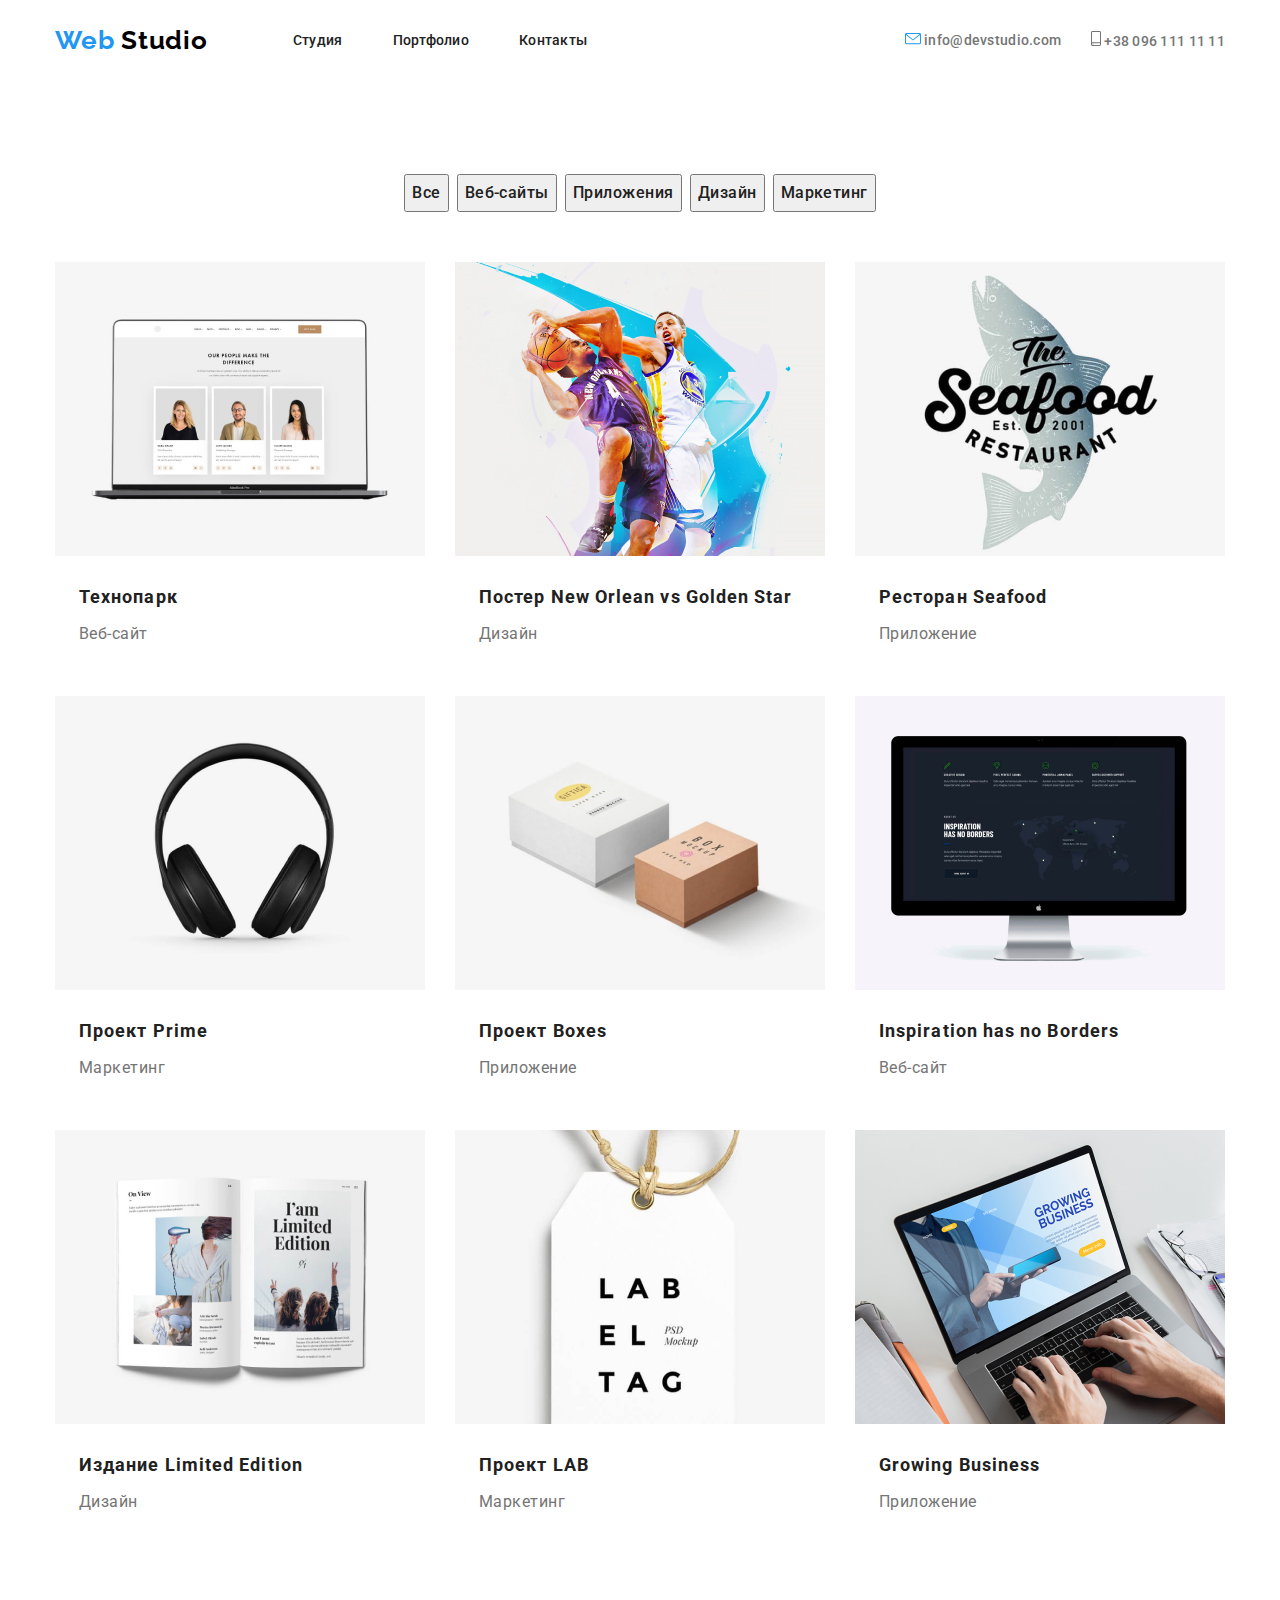
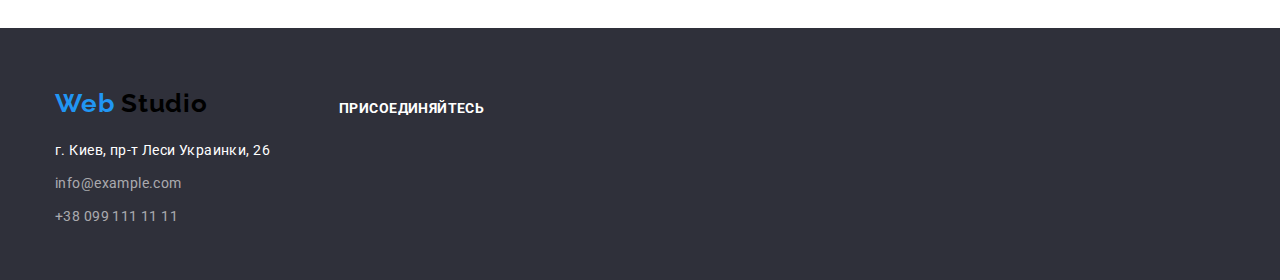
==== commit 5f6cab25: "Правки ментора" ====
--- a/portfolio.html
+++ b/portfolio.html
@@ -45,7 +45,7 @@
     
     <!--фильтр-->
     <section class="btn-section">
-        <div class="container">  
+        <div class="container btn-wrapper">  
             <h1 hidden>Портфолио</h1>
         <ul class="btn-list list">
             <li class="btn-list-item">
--- a/css/styles.css
+++ b/css/styles.css
@@ -95,6 +95,7 @@
 .header-wrapper {
   display: flex;
   justify-content: space-between;
+  height: 81px;
   
 }
 .header-adress {
@@ -117,12 +118,12 @@
 /*временное свойство для лучшего восприятия белого текста*/
 .hero-section {
   background-color: #2F303A;
-  width: 1311px;
-  height: 600px;
+
   }
 
   .hero-wrapper {
     padding-top: 200px;
+    padding-bottom: 280px;
   }
 
 .hero-title {
@@ -144,6 +145,8 @@
 
 .btn-hero {
   display: block;
+  width: 200px;
+  height: 50px;
   margin-left: auto;
   margin-right: auto;
 
@@ -238,8 +241,6 @@
 
 /* Команда*/
 .team-wrapper {
-width: 1311px;
-height: 702px;
 background-color: #F5F4FA;;
 }
 
@@ -397,6 +398,10 @@
 
 /*Стили для страницы портфоли "Portfolio.html"*/
 /*Кнопки*/
+.btn-wrapper {
+  padding-top: 93px;
+}
+
 .btn-list {
   width: 611px;
   height: 54px;
